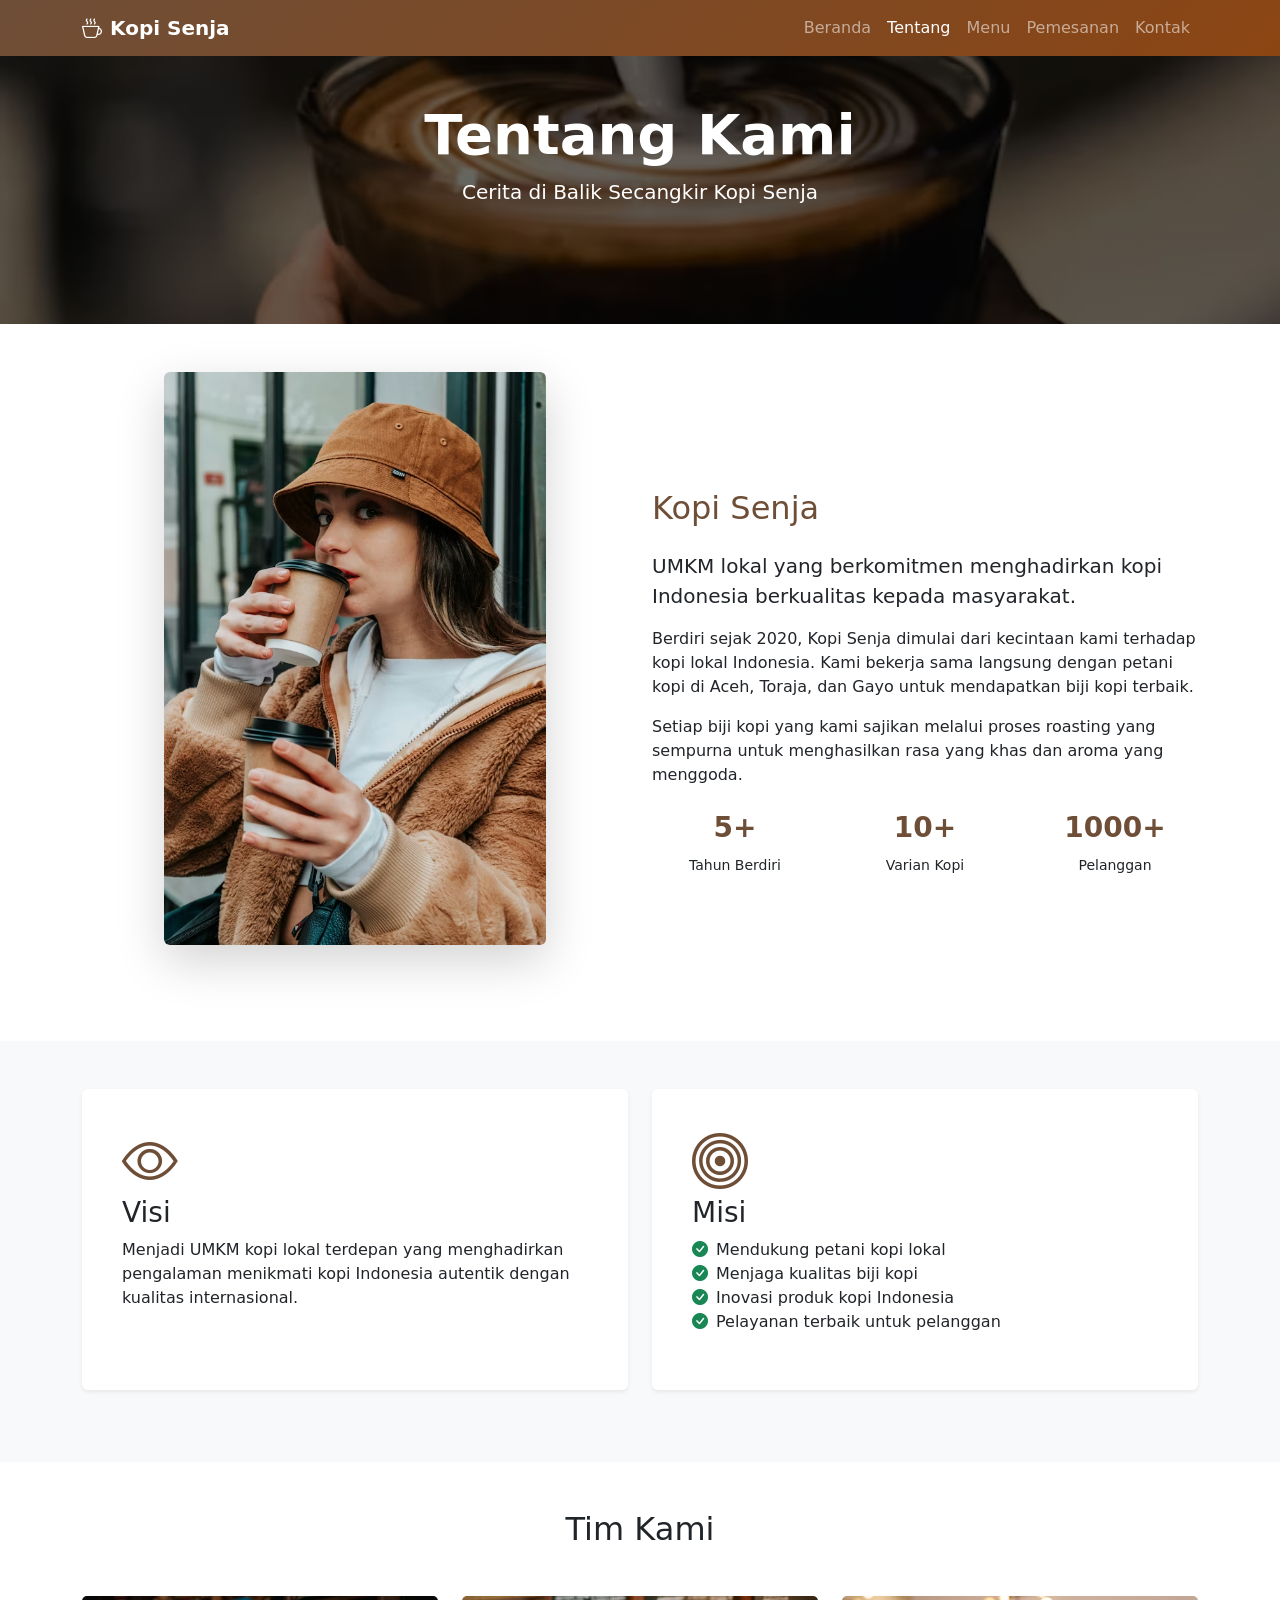
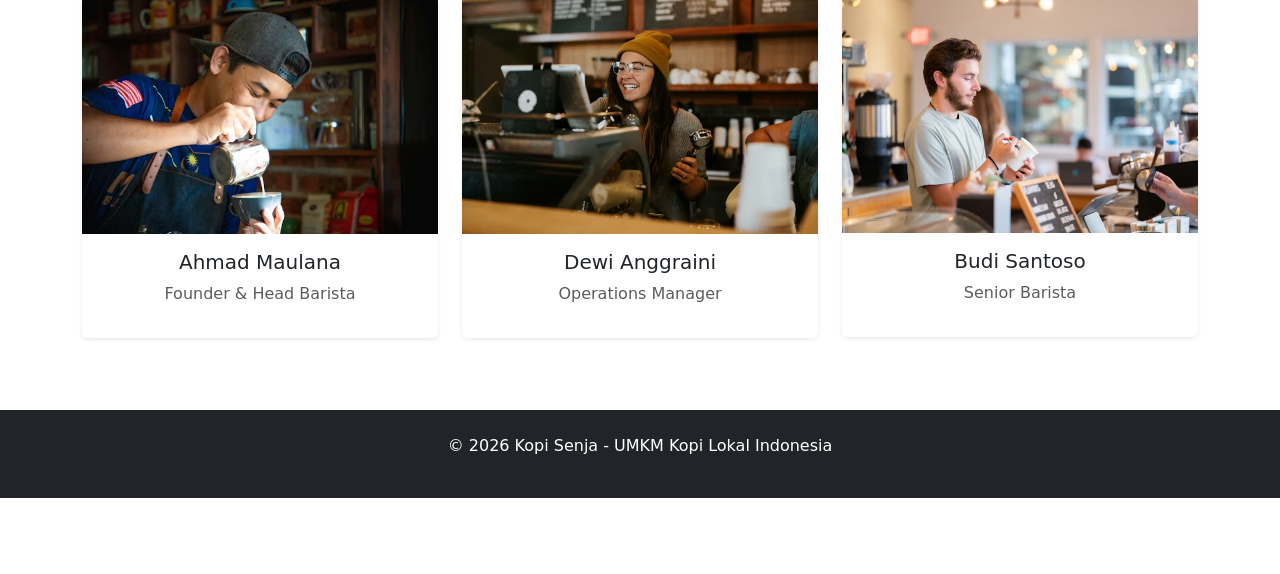
==== about.html @ 731be766 "Project pertama di tahun 2026" ====
<!DOCTYPE html>
<html lang="id">
<head>
    <meta charset="UTF-8">
    <meta name="viewport" content="width=device-width, initial-scale=1.0">
    <title>Tentang Kami - Kopi Senja</title>
    <link rel="icon" href="/img/Vintage Logo Kedai Kopi Simpel.png" type="image/png">
    <link href="https://cdn.jsdelivr.net/npm/bootstrap@5.3.0/dist/css/bootstrap.min.css" rel="stylesheet">
    <link rel="stylesheet" href="https://cdn.jsdelivr.net/npm/bootstrap-icons@1.10.0/font/bootstrap-icons.css">
    <link rel="stylesheet" href="../css/style.css">
</head>
<body>
    <!-- Navbar (sama) -->
    <nav class="navbar navbar-expand-lg navbar-dark bg-coffee fixed-top">
        <div class="container">
            <a class="navbar-brand fw-bold" href="index.html">
                <i class="bi bi-cup-hot me-2"></i>Kopi Senja
            </a>
            <button class="navbar-toggler" type="button" data-bs-toggle="collapse" data-bs-target="#navbarNav">
                <span class="navbar-toggler-icon"></span>
            </button>
            <div class="collapse navbar-collapse" id="navbarNav">
                <ul class="navbar-nav ms-auto">
                    <li class="nav-item"><a class="nav-link" href="index.html">Beranda</a></li>
                    <li class="nav-item"><a class="nav-link active" href="about.html">Tentang</a></li>
                    <li class="nav-item"><a class="nav-link" href="produk.html">Menu</a></li>
                    <li class="nav-item"><a class="nav-link" href="data.html">Pemesanan</a></li>
                    <li class="nav-item"><a class="nav-link" href="kontak.html">Kontak</a></li>
                </ul>
            </div>
        </div>
    </nav>

    <!-- Page Header -->
    <section class="page-header d-flex align-items-center">
        <div class="container text-center text-white">
            <h1 class="display-4 fw-bold">Tentang Kami</h1>
            <p class="lead">Cerita di Balik Secangkir Kopi Senja</p>
        </div>
    </section>

    <!-- About Content -->
    <section class="py-5">
        <div class="container">
            <div class="row align-items-center">
                <div class="col-lg-6 mb-4 text-center">
                    <img src="/img/photo-1608585269273-5cacd36870f5.avif" alt="Tentang Kami" class="img-fluid rounded shadow-lg mx-auto d-block mb-4" style="max-width: 80%; height: auto; width: 70%;">
                </div>
                <div class="col-lg-6">
                    <h2 class="mb-4 text-coffee">Kopi Senja</h2>
                    <p class="lead">UMKM lokal yang berkomitmen menghadirkan kopi Indonesia berkualitas kepada masyarakat.</p>
                    <p>Berdiri sejak 2020, Kopi Senja dimulai dari kecintaan kami terhadap kopi lokal Indonesia. Kami bekerja sama langsung dengan petani kopi di Aceh, Toraja, dan Gayo untuk mendapatkan biji kopi terbaik.</p>
                    <p>Setiap biji kopi yang kami sajikan melalui proses roasting yang sempurna untuk menghasilkan rasa yang khas dan aroma yang menggoda.</p>
                    
                    <div class="row mt-4">
                        <div class="col-4 text-center">
                            <h3 class="fw-bold text-coffee">5+</h3>
                            <small>Tahun Berdiri</small>
                        </div>
                        <div class="col-4 text-center">
                            <h3 class="fw-bold text-coffee">10+</h3>
                            <small>Varian Kopi</small>
                        </div>
                        <div class="col-4 text-center">
                            <h3 class="fw-bold text-coffee">1000+</h3>
                            <small>Pelanggan</small>
                        </div>
                    </div>
                </div>
            </div>
        </div>
    </section>

    <!-- Visi Misi -->
    <section class="py-5 bg-light">
        <div class="container">
            <div class="row">
                <div class="col-md-6 mb-4">
                    <div class="card h-100 border-0 shadow-sm p-4">
                        <div class="card-body">
                            <i class="bi bi-eye text-coffee display-4 mb-3"></i>
                            <h3>Visi</h3>
                            <p>Menjadi UMKM kopi lokal terdepan yang menghadirkan pengalaman menikmati kopi Indonesia autentik dengan kualitas internasional.</p>
                        </div>
                    </div>
                </div>
                <div class="col-md-6 mb-4">
                    <div class="card h-100 border-0 shadow-sm p-4">
                        <div class="card-body">
                            <i class="bi bi-bullseye text-coffee display-4 mb-3"></i>
                            <h3>Misi</h3>
                            <ul class="list-unstyled">
                                <li><i class="bi bi-check-circle-fill text-success me-2"></i>Mendukung petani kopi lokal</li>
                                <li><i class="bi bi-check-circle-fill text-success me-2"></i>Menjaga kualitas biji kopi</li>
                                <li><i class="bi bi-check-circle-fill text-success me-2"></i>Inovasi produk kopi Indonesia</li>
                                <li><i class="bi bi-check-circle-fill text-success me-2"></i>Pelayanan terbaik untuk pelanggan</li>
                            </ul>
                        </div>
                    </div>
                </div>
            </div>
        </div>
    </section>

    <!-- Team -->
    <section class="py-5">
        <div class="container">
            <h2 class="text-center mb-5">Tim Kami</h2>
            <div class="row">
                <div class="col-md-4 mb-4">
                    <div class="card text-center border-0 shadow-sm">
                        <img src="/img/photo-1581572253276-6e28c7eebbf1.avif" class="card-img-top" alt="Founder">
                        <div class="card-body">
                            <h5 class="card-title">Ahmad Maulana</h5>
                            <p class="text-muted">Founder & Head Barista</p>
                        </div>
                    </div>
                </div>
                <div class="col-md-4 mb-4">
                    <div class="card text-center border-0 shadow-sm">
                        <img src="/img/photo-1507914372368-b2b085b925a1.avif" class="card-img-top" alt="Manager">
                        <div class="card-body">
                            <h5 class="card-title">Dewi Anggraini</h5>
                            <p class="text-muted">Operations Manager</p>
                        </div>
                    </div>
                </div>
                <div class="col-md-4 mb-4">
                    <div class="card text-center border-0 shadow-sm">
                        <img src="/img/premium_photo-1664189122884-59ad482873d6.avif" class="card-img-top" alt="Barista">
                        <div class="card-body">
                            <h5 class="card-title">Budi Santoso</h5>
                            <p class="text-muted">Senior Barista</p>
                        </div>
                    </div>
                </div>
            </div>
        </div>
    </section>

    <footer class="bg-dark text-white py-4">
        <div class="container text-center">
            <p>&copy; 2026 Kopi Senja - UMKM Kopi Lokal Indonesia</p>
        </div>
    </footer>

    <script src="https://cdn.jsdelivr.net/npm/bootstrap@5.3.0/dist/js/bootstrap.bundle.min.js"></script>
    <script src="js/script.js"></script>
</body>
</html>
---- css/style.css ----
/* Custom CSS untuk Kopi Senja */

/* Warna Custom */
:root {
    --coffee-primary: #6F4E37;
    --coffee-secondary: #8B4513;
    --coffee-light: #D2691E;
    --coffee-cream: #F5DEB3;
}

/* Navbar Custom */
.bg-coffee {
    background: linear-gradient(135deg, #6F4E37 0%, #8B4513 100%) !important;
}

.text-coffee {
    color: var(--coffee-primary) !important;
}

.btn-coffee {
    background: linear-gradient(135deg, #6F4E37 0%, #8B4513 100%);
    color: white;
    border: none;
    transition: all 0.3s ease;
}

.btn-coffee:hover {
    background: linear-gradient(135deg, #5a3f2d 0%, #6b3410 100%);
    color: white;
    transform: translateY(-2px);
    box-shadow: 0 4px 15px rgba(111, 78, 55, 0.4);
}

.btn-outline-coffee {
    color: var(--coffee-primary);
    border: 2px solid var(--coffee-primary);
    background: transparent;
    transition: all 0.3s ease;
}

.btn-outline-coffee:hover {
    background: var(--coffee-primary);
    color: white;
    transform: translateY(-2px);
}

.border-coffee {
    border-color: var(--coffee-primary) !important;
}

/* Hero Section */
.hero-section {
    background: linear-gradient(rgba(0,0,0,0.5), rgba(0,0,0,0.5)), url('/img/photo-1510972527921-ce03766a1cf1.avif');
    background-size: cover;
    background-position: center;
    background-attachment: fixed;
    height: 100vh;
    margin-top: -76px;
    padding-top: 76px;
}

/* Page Header */
.page-header {
    background: linear-gradient(rgba(0,0,0,0.6), rgba(0,0,0,0.6)), url('/img/photo-1567310017355-abb57d268c73.avif');
    background-size: cover;
    background-position: center;
    height: 400px;
    margin-top: -76px;
    padding-top: 76px;
    display: flex;
    align-items: center;
}

/* Card Hover Effects */
.hover-card {
    transition: all 0.3s ease;
    cursor: pointer;
}

.hover-card:hover {
    transform: translateY(-10px);
    box-shadow: 0 10px 30px rgba(0,0,0,0.2) !important;
}

.product-card {
    transition: all 0.3s ease;
    overflow: hidden;
}

.product-card:hover {
    transform: translateY(-5px);
    box-shadow: 0 10px 25px rgba(111, 78, 55, 0.3) !important;
}

.product-card img {
    transition: transform 0.5s ease;
    height: 200px;
    object-fit: cover;
}

.product-card:hover img {
    transform: scale(1.1);
}

/* Gallery Effects */
.gallery-item {
    cursor: pointer;
    height: 250px;
}

.gallery-img {
    height: 100%;
    object-fit: cover;
    transition: transform 0.5s ease;
}

.gallery-overlay {
    background: rgba(111, 78, 55, 0.8);
    opacity: 0;
    transition: all 0.3s ease;
}

.gallery-item:hover .gallery-overlay {
    opacity: 1;
}

.gallery-item:hover .gallery-img {
    transform: scale(1.1);
}

/* Animation Classes */
.animate-fade-in {
    animation: fadeIn 1s ease-in;
}

.animate-fade-in-delay {
    animation: fadeIn 1s ease-in 0.3s both;
}

.animate-fade-in-delay-2 {
    animation: fadeIn 1s ease-in 0.6s both;
}

@keyframes fadeIn {
    from {
        opacity: 0;
        transform: translateY(30px);
    }
    to {
        opacity: 1;
        transform: translateY(0);
    }
}

.fade-in {
    animation: fadeIn 0.5s ease-in;
}

/* Smooth Scroll */
html {
    scroll-behavior: smooth;
}

/* Custom Scrollbar */
::-webkit-scrollbar {
    width: 10px;
}

::-webkit-scrollbar-track {
    background: #f1f1f1;
}

::-webkit-scrollbar-thumb {
    background: var(--coffee-primary);
    border-radius: 5px;
}
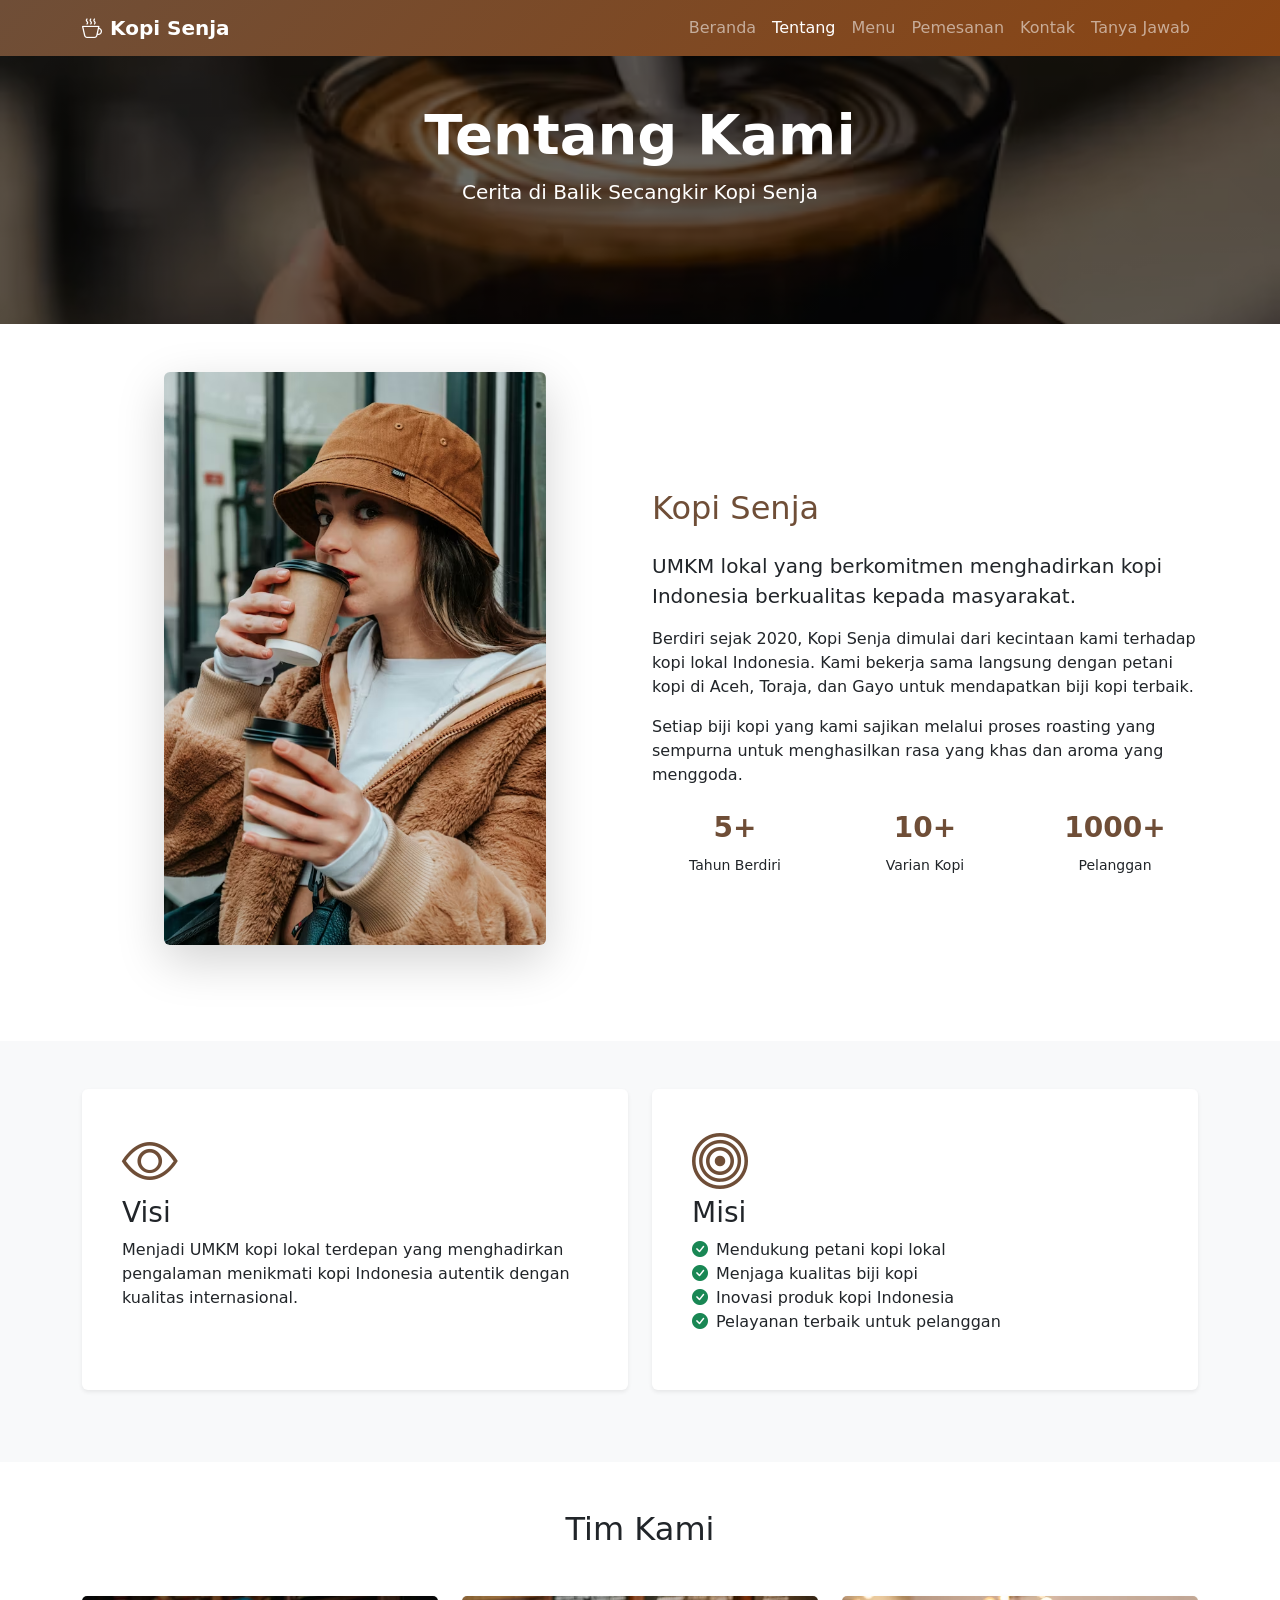
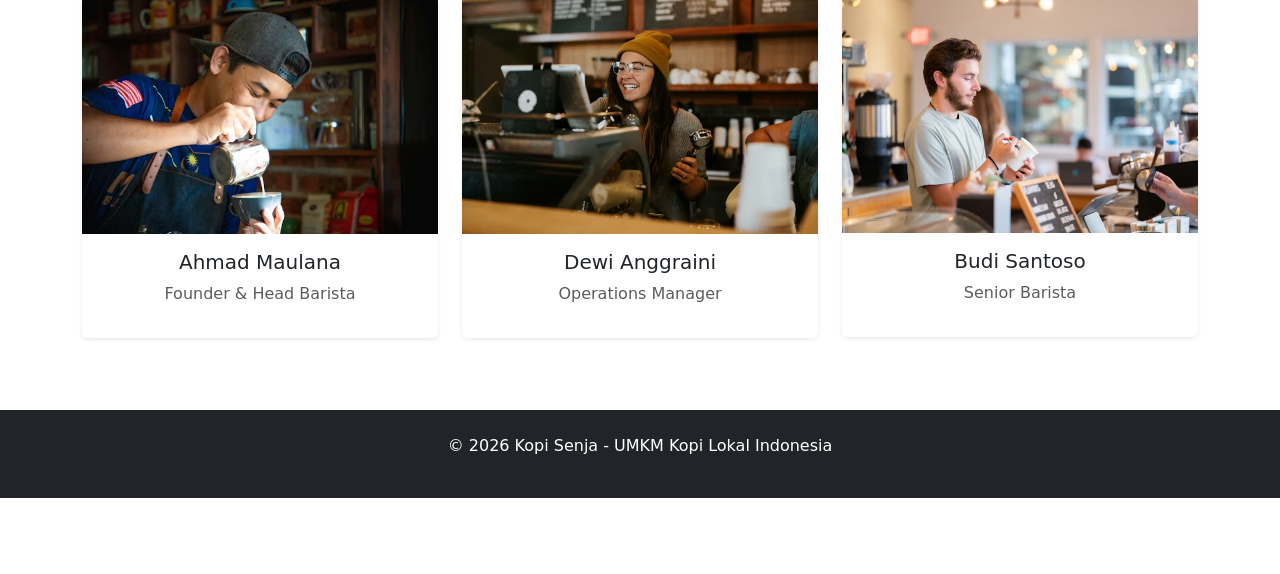
==== commit ec557a66: "Project pertama di tahun 2026" ====
--- a/about.html
+++ b/about.html
@@ -4,10 +4,10 @@
     <meta charset="UTF-8">
     <meta name="viewport" content="width=device-width, initial-scale=1.0">
     <title>Tentang Kami - Kopi Senja</title>
-    <link rel="icon" href="/img/Vintage Logo Kedai Kopi Simpel.png" type="image/png">
+    <link rel="icon" href="img/Vintage Logo Kedai Kopi Simpel.png" type="image/png">
     <link href="https://cdn.jsdelivr.net/npm/bootstrap@5.3.0/dist/css/bootstrap.min.css" rel="stylesheet">
     <link rel="stylesheet" href="https://cdn.jsdelivr.net/npm/bootstrap-icons@1.10.0/font/bootstrap-icons.css">
-    <link rel="stylesheet" href="../css/style.css">
+    <link rel="stylesheet" href="style.css">
 </head>
 <body>
     <!-- Navbar (sama) -->
@@ -26,6 +26,7 @@
                     <li class="nav-item"><a class="nav-link" href="produk.html">Menu</a></li>
                     <li class="nav-item"><a class="nav-link" href="data.html">Pemesanan</a></li>
                     <li class="nav-item"><a class="nav-link" href="kontak.html">Kontak</a></li>
+                    <li class="nav-item"><a class="nav-link" href="faq.html">Tanya Jawab</a></li>
                 </ul>
             </div>
         </div>
@@ -44,7 +45,7 @@
         <div class="container">
             <div class="row align-items-center">
                 <div class="col-lg-6 mb-4 text-center">
-                    <img src="/img/photo-1608585269273-5cacd36870f5.avif" alt="Tentang Kami" class="img-fluid rounded shadow-lg mx-auto d-block mb-4" style="max-width: 80%; height: auto; width: 70%;">
+                    <img src="img/photo-1608585269273-5cacd36870f5.avif" alt="Tentang Kami" class="img-fluid rounded shadow-lg mx-auto d-block mb-4" style="max-width: 80%; height: auto; width: 70%;">
                 </div>
                 <div class="col-lg-6">
                     <h2 class="mb-4 text-coffee">Kopi Senja</h2>
@@ -109,7 +110,7 @@
             <div class="row">
                 <div class="col-md-4 mb-4">
                     <div class="card text-center border-0 shadow-sm">
-                        <img src="/img/photo-1581572253276-6e28c7eebbf1.avif" class="card-img-top" alt="Founder">
+                        <img src="img/photo-1581572253276-6e28c7eebbf1.avif" class="card-img-top" alt="Founder">
                         <div class="card-body">
                             <h5 class="card-title">Ahmad Maulana</h5>
                             <p class="text-muted">Founder & Head Barista</p>
@@ -118,7 +119,7 @@
                 </div>
                 <div class="col-md-4 mb-4">
                     <div class="card text-center border-0 shadow-sm">
-                        <img src="/img/photo-1507914372368-b2b085b925a1.avif" class="card-img-top" alt="Manager">
+                        <img src="img/photo-1507914372368-b2b085b925a1.avif" class="card-img-top" alt="Manager">
                         <div class="card-body">
                             <h5 class="card-title">Dewi Anggraini</h5>
                             <p class="text-muted">Operations Manager</p>
@@ -127,7 +128,7 @@
                 </div>
                 <div class="col-md-4 mb-4">
                     <div class="card text-center border-0 shadow-sm">
-                        <img src="/img/premium_photo-1664189122884-59ad482873d6.avif" class="card-img-top" alt="Barista">
+                        <img src="img/premium_photo-1664189122884-59ad482873d6.avif" class="card-img-top" alt="Barista">
                         <div class="card-body">
                             <h5 class="card-title">Budi Santoso</h5>
                             <p class="text-muted">Senior Barista</p>
--- a/style.css
+++ b/style.css
@@ -0,0 +1,176 @@
+/* Custom CSS untuk Kopi Senja */
+
+/* Warna Custom */
+:root {
+    --coffee-primary: #6F4E37;
+    --coffee-secondary: #8B4513;
+    --coffee-light: #D2691E;
+    --coffee-cream: #F5DEB3;
+}
+
+/* Navbar Custom */
+.bg-coffee {
+    background: linear-gradient(135deg, #6F4E37 0%, #8B4513 100%) !important;
+}
+
+.text-coffee {
+    color: var(--coffee-primary) !important;
+}
+
+.btn-coffee {
+    background: linear-gradient(135deg, #6F4E37 0%, #8B4513 100%);
+    color: white;
+    border: none;
+    transition: all 0.3s ease;
+}
+
+.btn-coffee:hover {
+    background: linear-gradient(135deg, #5a3f2d 0%, #6b3410 100%);
+    color: white;
+    transform: translateY(-2px);
+    box-shadow: 0 4px 15px rgba(111, 78, 55, 0.4);
+}
+
+.btn-outline-coffee {
+    color: var(--coffee-primary);
+    border: 2px solid var(--coffee-primary);
+    background: transparent;
+    transition: all 0.3s ease;
+}
+
+.btn-outline-coffee:hover {
+    background: var(--coffee-primary);
+    color: white;
+    transform: translateY(-2px);
+}
+
+.border-coffee {
+    border-color: var(--coffee-primary) !important;
+}
+
+/* Hero Section */
+.hero-section {
+    background: linear-gradient(rgba(0,0,0,0.5), rgba(0,0,0,0.5)), url('img/photo-1510972527921-ce03766a1cf1.avif');
+    background-size: cover;
+    background-position: center;
+    background-attachment: fixed;
+    height: 100vh;
+    margin-top: -76px;
+    padding-top: 76px;
+}
+
+/* Page Header */
+.page-header {
+    background: linear-gradient(rgba(0,0,0,0.6), rgba(0,0,0,0.6)), url('img/photo-1567310017355-abb57d268c73.avif');
+    background-size: cover;
+    background-position: center;
+    height: 400px;
+    margin-top: -76px;
+    padding-top: 76px;
+    display: flex;
+    align-items: center;
+}
+
+/* Card Hover Effects */
+.hover-card {
+    transition: all 0.3s ease;
+    cursor: pointer;
+}
+
+.hover-card:hover {
+    transform: translateY(-10px);
+    box-shadow: 0 10px 30px rgba(0,0,0,0.2) !important;
+}
+
+.product-card {
+    transition: all 0.3s ease;
+    overflow: hidden;
+}
+
+.product-card:hover {
+    transform: translateY(-5px);
+    box-shadow: 0 10px 25px rgba(111, 78, 55, 0.3) !important;
+}
+
+.product-card img {
+    transition: transform 0.5s ease;
+    height: 200px;
+    object-fit: cover;
+}
+
+.product-card:hover img {
+    transform: scale(1.1);
+}
+
+/* Gallery Effects */
+.gallery-item {
+    cursor: pointer;
+    height: 250px;
+}
+
+.gallery-img {
+    height: 100%;
+    object-fit: cover;
+    transition: transform 0.5s ease;
+}
+
+.gallery-overlay {
+    background: rgba(111, 78, 55, 0.8);
+    opacity: 0;
+    transition: all 0.3s ease;
+}
+
+.gallery-item:hover .gallery-overlay {
+    opacity: 1;
+}
+
+.gallery-item:hover .gallery-img {
+    transform: scale(1.1);
+}
+
+/* Animation Classes */
+.animate-fade-in {
+    animation: fadeIn 1s ease-in;
+}
+
+.animate-fade-in-delay {
+    animation: fadeIn 1s ease-in 0.3s both;
+}
+
+.animate-fade-in-delay-2 {
+    animation: fadeIn 1s ease-in 0.6s both;
+}
+
+@keyframes fadeIn {
+    from {
+        opacity: 0;
+        transform: translateY(30px);
+    }
+    to {
+        opacity: 1;
+        transform: translateY(0);
+    }
+}
+
+.fade-in {
+    animation: fadeIn 0.5s ease-in;
+}
+
+/* Smooth Scroll */
+html {
+    scroll-behavior: smooth;
+}
+
+/* Custom Scrollbar */
+::-webkit-scrollbar {
+    width: 10px;
+}
+
+::-webkit-scrollbar-track {
+    background: #f1f1f1;
+}
+
+::-webkit-scrollbar-thumb {
+    background: var(--coffee-primary);
+    border-radius: 5px;
+}
